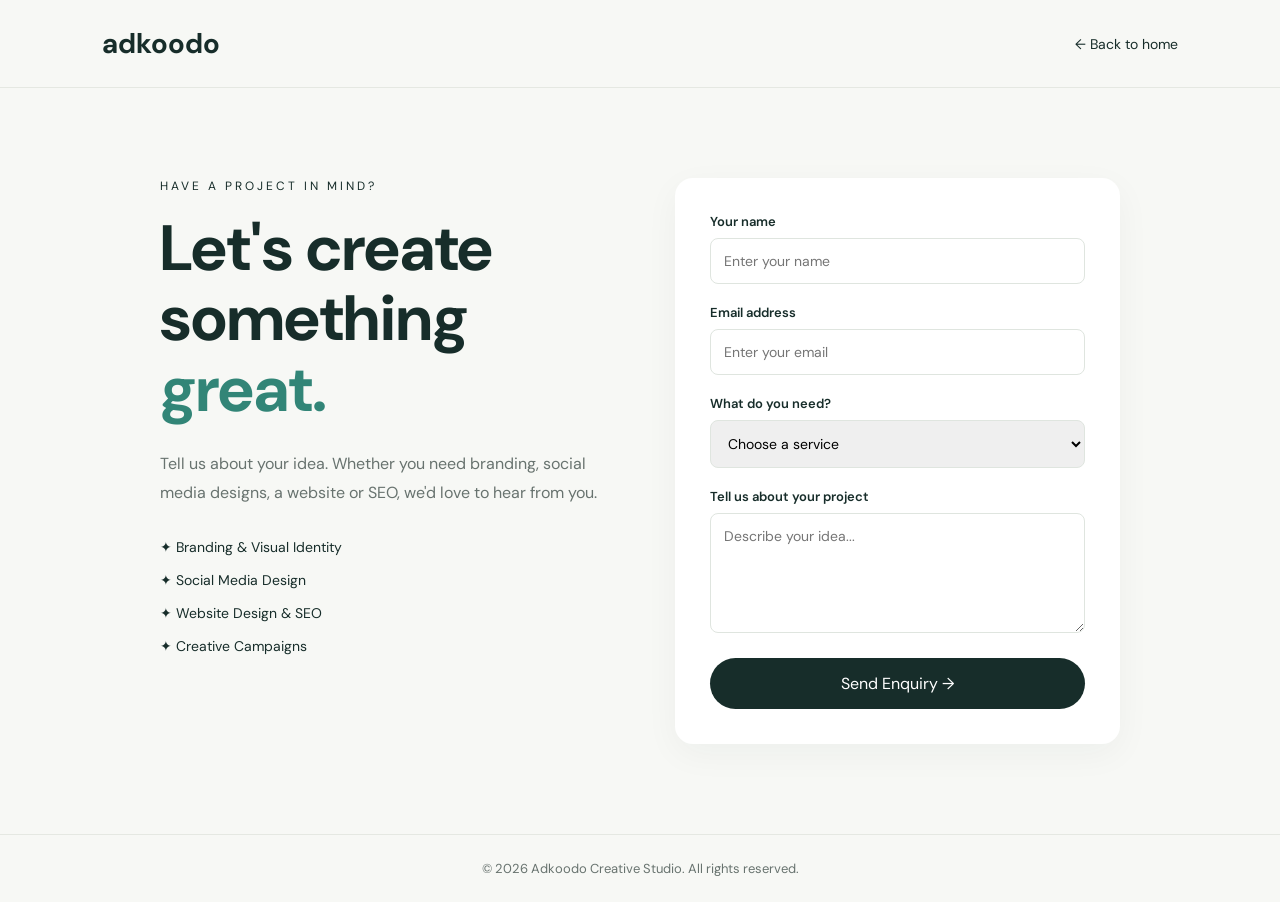
==== contact.html @ 507fb920 "Add files via upload" ====
<!DOCTYPE html>
<html lang="en">
<head>
    <meta charset="UTF-8">
    <meta name="viewport" content="width=device-width, initial-scale=1.0">
    <title>Contact Us | Adkoodo Creative Studio</title>

    <link href="https://fonts.googleapis.com/css2?family=DM+Sans:wght@400;500;600;700&display=swap"
          rel="stylesheet">

    <style>
        * {
            margin: 0;
            padding: 0;
            box-sizing: border-box;
        }

        body {
            font-family: 'DM Sans', sans-serif;
            background-color: #f7f8f5;
            color: #172d2a;
        }

        nav {
            display: flex;
            justify-content: space-between;
            align-items: center;
            padding: 25px 8%;
            border-bottom: 1px solid #e5e8e2;
        }

        .logo {
            color: #172d2a;
            font-size: 28px;
            font-weight: 700;
            text-decoration: none;
        }

        .back-link {
            color: #172d2a;
            text-decoration: none;
            font-size: 14px;
        }

        .contact-container {
            max-width: 1000px;
            margin: 70px auto;
            padding: 20px;
            display: grid;
            grid-template-columns: 1fr 1fr;
            gap: 70px;
        }

        .eyebrow {
            font-size: 12px;
            text-transform: uppercase;
            letter-spacing: 3px;
            margin-bottom: 20px;
        }

        h1 {
            font-size: clamp(40px, 5vw, 65px);
            line-height: 1.1;
            margin-bottom: 25px;
        }

        h1 span {
            color: #328577;
        }

        .intro {
            color: #68736f;
            line-height: 1.8;
            margin-bottom: 30px;
        }

        .contact-details p {
            margin-bottom: 15px;
            font-size: 14px;
        }

        .contact-form {
            background: white;
            padding: 35px;
            border-radius: 18px;
            box-shadow: 0 10px 35px #172d2a0b;
        }

        label {
            display: block;
            font-size: 13px;
            font-weight: 600;
            margin-bottom: 8px;
        }

        input, select, textarea {
            width: 100%;
            padding: 13px;
            margin-bottom: 20px;
            border: 1px solid #dfe5df;
            border-radius: 8px;
            font: inherit;
            font-size: 14px;
            outline: none;
        }

        input:focus, select:focus, textarea:focus {
            border-color: #328577;
        }

        textarea {
            resize: vertical;
            min-height: 120px;
        }

        button {
            width: 100%;
            padding: 15px;
            border: none;
            border-radius: 30px;
            background: #172d2a;
            color: white;
            font: inherit;
            cursor: pointer;
            transition: 0.3s;
        }

        button:hover {
            background: #328577;
        }

        footer {
            text-align: center;
            padding: 25px;
            border-top: 1px solid #e5e8e2;
            color: #68736f;
            font-size: 13px;
        }

        @media (max-width: 700px) {
            nav {
                padding: 20px;
            }

            .contact-container {
                grid-template-columns: 1fr;
                gap: 30px;
                margin: 35px auto;
                padding: 20px;
            }

            .contact-form {
                padding: 25px 20px;
            }
        }
    </style>
</head>

<body>

    <nav>
        <a class="logo" href="index.html">adkoodo</a>
        <a class="back-link" href="index.html">← Back to home</a>
    </nav>

    <main class="contact-container">

        <section>
            <p class="eyebrow">Have a project in mind?</p>

            <h1>Let's create<br>something <span>great.</span></h1>

            <p class="intro">
                Tell us about your idea. Whether you need branding,
                social media designs, a website or SEO, we'd love
                to hear from you.
            </p>

            <div class="contact-details">
                <p>✦ Branding & Visual Identity</p>
                <p>✦ Social Media Design</p>
                <p>✦ Website Design & SEO</p>
                <p>✦ Creative Campaigns</p>
            </div>
        </section>

        <form class="contact-form"
              action="https://formsubmit.co/"
              method="POST">

            <input type="hidden" name="_subject"
                   value="New Adkoodo Client Enquiry">

            <input type="hidden" name="_captcha" value="true">

            <label for="name">Your name</label>
            <input type="text" id="name" name="name"
                   placeholder="Enter your name" required>

            <label for="email">Email address</label>
            <input type="email" id="email" name="email"
                   placeholder="Enter your email" required>

            <label for="service">What do you need?</label>
            <select id="service" name="service" required>
                <option value="">Choose a service</option>
                <option>Branding</option>
                <option>Social Media Design</option>
                <option>Website Design</option>
                <option>SEO</option>
                <option>Creative Campaign</option>
                <option>Other</option>
            </select>

            <label for="message">Tell us about your project</label>
            <textarea id="message" name="message"
                      placeholder="Describe your idea..." required></textarea>

            <button type="submit">Send Enquiry →</button>

        </form>

    </main>

    <footer>
        © 2026 Adkoodo Creative Studio. All rights reserved.
    </footer>

</body>
</html>
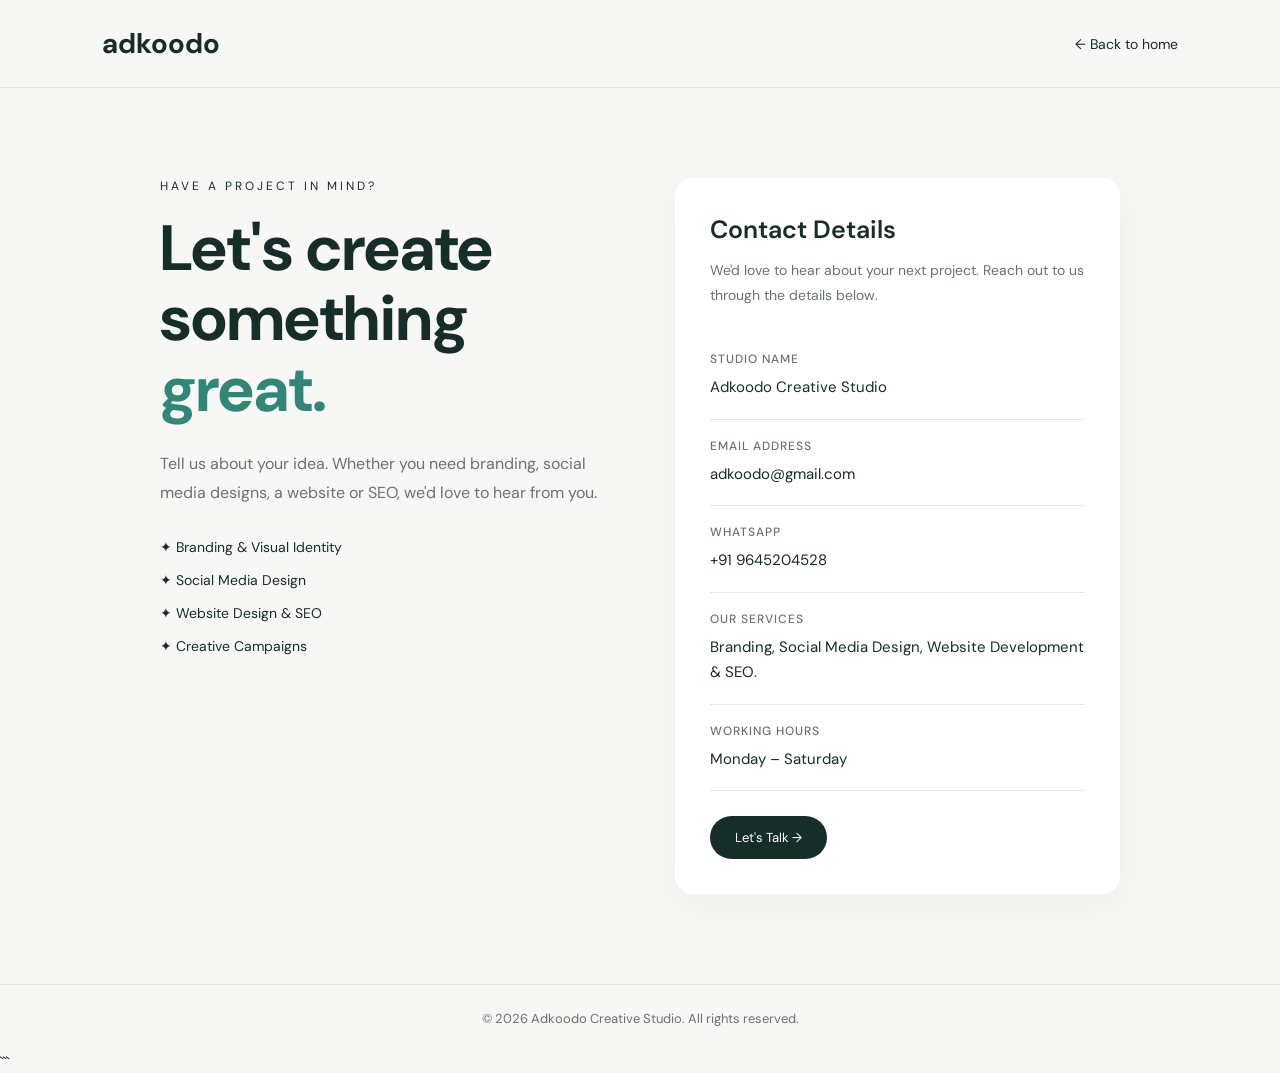
==== commit 8383bf13: "Add files via upload commit changes" ====
--- a/contact.html
+++ b/contact.html
@@ -4,12 +4,22 @@
 <head>
     <meta charset="UTF-8">
     <meta name="viewport" content="width=device-width, initial-scale=1.0">
-    <title>Contact Us | Adkoodo Creative Studio</title>
+
+    <title>Contact Adkoodo | Creative Studio & Digital Design</title>
+
+    <meta name="description"
+    content="Get in touch with Adkoodo Creative Studio for branding, social media design, website design, digital marketing and SEO services.">
+
+    <meta name="keywords"
+    content="Adkoodo, creative studio, branding, social media design, website design, SEO">
+
+    <meta name="author" content="Adkoodo Creative Studio">
 
     <link href="https://fonts.googleapis.com/css2?family=DM+Sans:wght@400;500;600;700&display=swap"
           rel="stylesheet">
 
     <style>
+
         * {
             margin: 0;
             padding: 0;
@@ -41,6 +51,10 @@
             color: #172d2a;
             text-decoration: none;
             font-size: 14px;
+        }
+
+        .back-link:hover {
+            color: #328577;
         }
 
         .contact-container {
@@ -80,53 +94,71 @@
             font-size: 14px;
         }
 
-        .contact-form {
+        /* CONTACT INFORMATION */
+
+        .contact-info {
             background: white;
             padding: 35px;
             border-radius: 18px;
             box-shadow: 0 10px 35px #172d2a0b;
         }
 
-        label {
-            display: block;
-            font-size: 13px;
+        .contact-info h2 {
+            font-size: 25px;
             font-weight: 600;
+            margin-bottom: 12px;
+        }
+
+        .info-intro {
+            color: #68736f;
+            font-size: 14px;
+            line-height: 1.8;
+            margin-bottom: 25px;
+        }
+
+        .info-item {
+            padding: 18px 0;
+            border-bottom: 1px solid #e5e8e2;
+        }
+
+        .info-item:last-child {
+            border-bottom: none;
+        }
+
+        .info-item h3 {
+            font-size: 12px;
+            color: #68736f;
+            font-weight: 500;
             margin-bottom: 8px;
-        }
-
-        input, select, textarea {
-            width: 100%;
-            padding: 13px;
-            margin-bottom: 20px;
-            border: 1px solid #dfe5df;
-            border-radius: 8px;
-            font: inherit;
-            font-size: 14px;
-            outline: none;
-        }
-
-        input:focus, select:focus, textarea:focus {
-            border-color: #328577;
-        }
-
-        textarea {
-            resize: vertical;
-            min-height: 120px;
-        }
-
-        button {
-            width: 100%;
-            padding: 15px;
-            border: none;
-            border-radius: 30px;
+            text-transform: uppercase;
+            letter-spacing: 1px;
+        }
+
+        .info-item p,
+        .info-item a {
+            font-size: 15px;
+            color: #172d2a;
+            text-decoration: none;
+            line-height: 1.7;
+        }
+
+        .info-item a:hover {
+            color: #328577;
+        }
+
+        .contact-cta {
+            display: inline-block;
+            margin-top: 25px;
+            padding: 13px 25px;
             background: #172d2a;
             color: white;
-            font: inherit;
-            cursor: pointer;
+            border-radius: 30px;
+            text-decoration: none;
+            font-size: 13px;
             transition: 0.3s;
         }
 
-        button:hover {
+        .contact-cta:hover {
             background: #328577;
         }
 
@@ -138,7 +170,10 @@
             font-size: 13px;
         }
 
+        /* RESPONSIVE DESIGN */
+
         @media (max-width: 700px) {
+
             nav {
                 padding: 20px;
             }
@@ -150,10 +185,12 @@
                 padding: 20px;
             }
 
-            .contact-form {
+            .contact-info {
                 padding: 25px 20px;
             }
-        }
+
+        }
+
     </style>
 </head>
 
@@ -161,15 +198,24 @@
 
     <nav>
         <a class="logo" href="index.html">adkoodo</a>
-        <a class="back-link" href="index.html">← Back to home</a>
+
+        <a class="back-link" href="index.html">
+            ← Back to home
+        </a>
     </nav>
 
     <main class="contact-container">
 
+        <!-- LEFT SECTION -->
+
         <section>
+
             <p class="eyebrow">Have a project in mind?</p>
 
-            <h1>Let's create<br>something <span>great.</span></h1>
+            <h1>
+                Let's create<br>
+                something <span>great.</span>
+            </h1>
 
             <p class="intro">
                 Tell us about your idea. Whether you need branding,
@@ -178,54 +224,96 @@
             </p>
 
             <div class="contact-details">
+
                 <p>✦ Branding & Visual Identity</p>
+
                 <p>✦ Social Media Design</p>
+
                 <p>✦ Website Design & SEO</p>
+
                 <p>✦ Creative Campaigns</p>
-            </div>
+
+            </div>
+
         </section>
 
-        <form class="contact-form"
-              action="https://formsubmit.co/"
-              method="POST">
-
-            <input type="hidden" name="_subject"
-                   value="New Adkoodo Client Enquiry">
-
-            <input type="hidden" name="_captcha" value="true">
-
-            <label for="name">Your name</label>
-            <input type="text" id="name" name="name"
-                   placeholder="Enter your name" required>
-
-            <label for="email">Email address</label>
-            <input type="email" id="email" name="email"
-                   placeholder="Enter your email" required>
-
-            <label for="service">What do you need?</label>
-            <select id="service" name="service" required>
-                <option value="">Choose a service</option>
-                <option>Branding</option>
-                <option>Social Media Design</option>
-                <option>Website Design</option>
-                <option>SEO</option>
-                <option>Creative Campaign</option>
-                <option>Other</option>
-            </select>
-
-            <label for="message">Tell us about your project</label>
-            <textarea id="message" name="message"
-                      placeholder="Describe your idea..." required></textarea>
-
-            <button type="submit">Send Enquiry →</button>
-
-        </form>
+
+        <!-- RIGHT SECTION -->
+
+        <section class="contact-info">
+
+            <h2>Contact Details</h2>
+
+            <p class="info-intro">
+                We'd love to hear about your next project.
+                Reach out to us through the details below.
+            </p>
+
+            <div class="info-item">
+
+                <h3>Studio Name</h3>
+
+                <p>Adkoodo Creative Studio</p>
+
+            </div>
+
+            <div class="info-item">
+
+                <h3>Email Address</h3>
+
+                <a href="mailto:YOUR_EMAIL@gmail.com">
+                    adkoodo@gmail.com
+                </a>
+
+            </div>
+
+            <div class="info-item">
+
+                <h3>WhatsApp</h3>
+
+                <a href="https://wa.me/919645204528?text=Hello%20Adkoodo%2C%20I%20would%20like%20to%20discuss%20a%20project." target="_blank">
+                    +91 9645204528
+                </a>
+
+            </div>
+
+            <div class="info-item">
+
+                <h3>Our Services</h3>
+
+                <p>
+                    Branding, Social Media Design,
+                    Website Development & SEO.
+                </p>
+
+            </div>
+
+            <div class="info-item">
+
+                <h3>Working Hours</h3>
+
+                <p>Monday – Saturday</p>
+
+            </div>
+
+            <a href="https://wa.me/919645204528?text=Hello%20Adkoodo%2C%20I%20would%20like%20to%20discuss%20a%20project."
+               target="_blank"
+               class="contact-cta">
+
+                Let's Talk →
+
+            </a>
+
+        </section>
 
     </main>
 
     <footer>
+
         © 2026 Adkoodo Creative Studio. All rights reserved.
+
     </footer>
 
 </body>
 </html>
+```
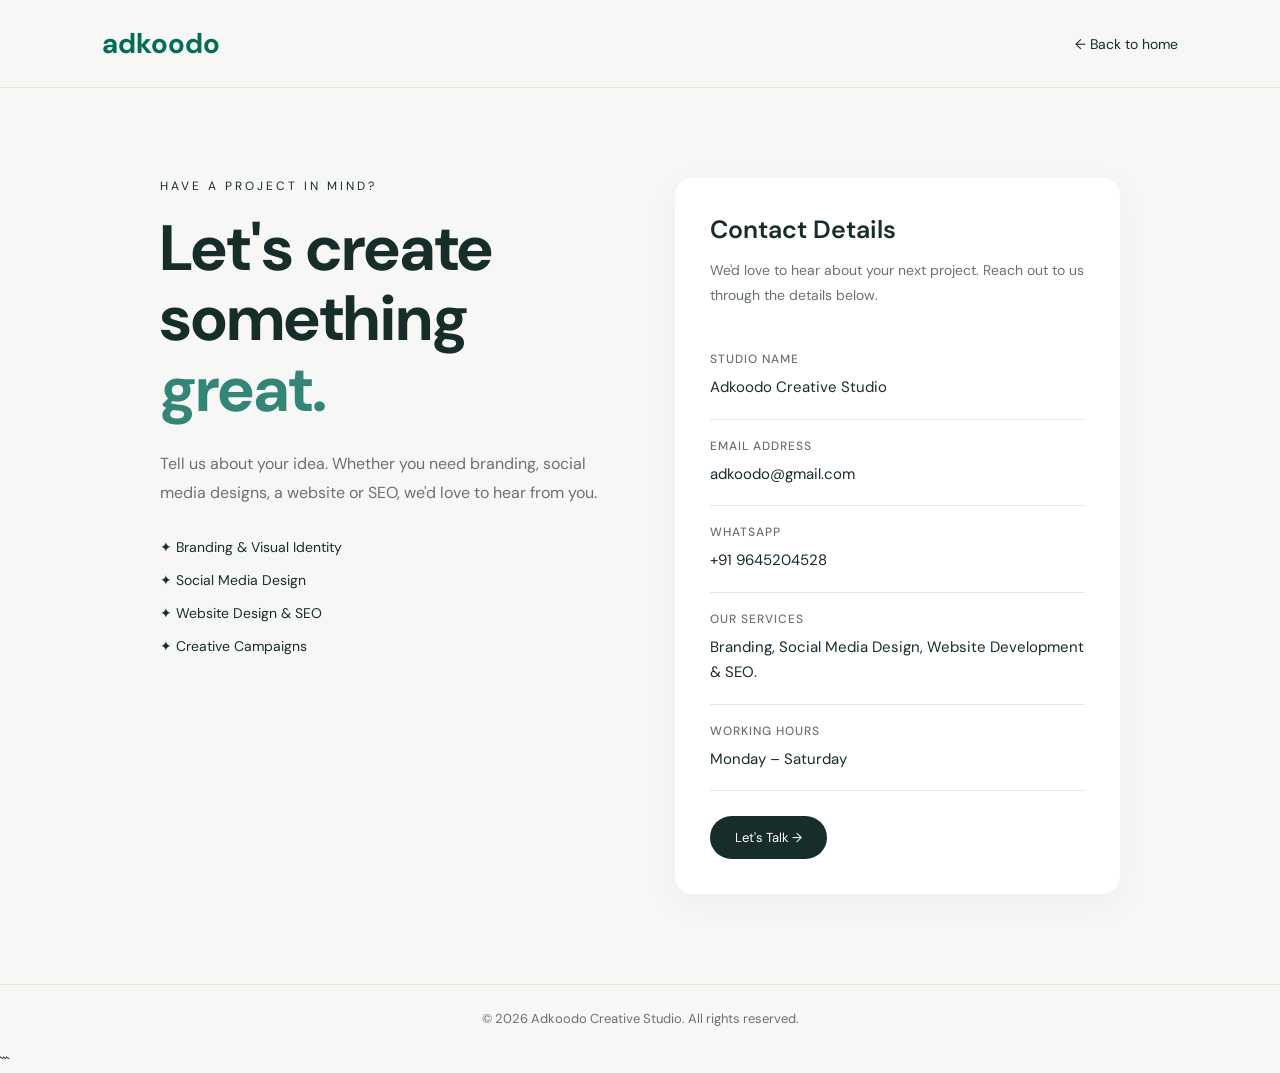
==== commit 85f759ec: "Add files via upload commit changes" ====
--- a/contact.html
+++ b/contact.html
@@ -197,7 +197,7 @@
 <body>
 
     <nav>
-        <a class="logo" href="index.html">adkoodo</a>
+        <a class="logo" href="index.html" style="color: #056c57; ">adkoodo</a>
 
         <a class="back-link" href="index.html">
             ← Back to home
